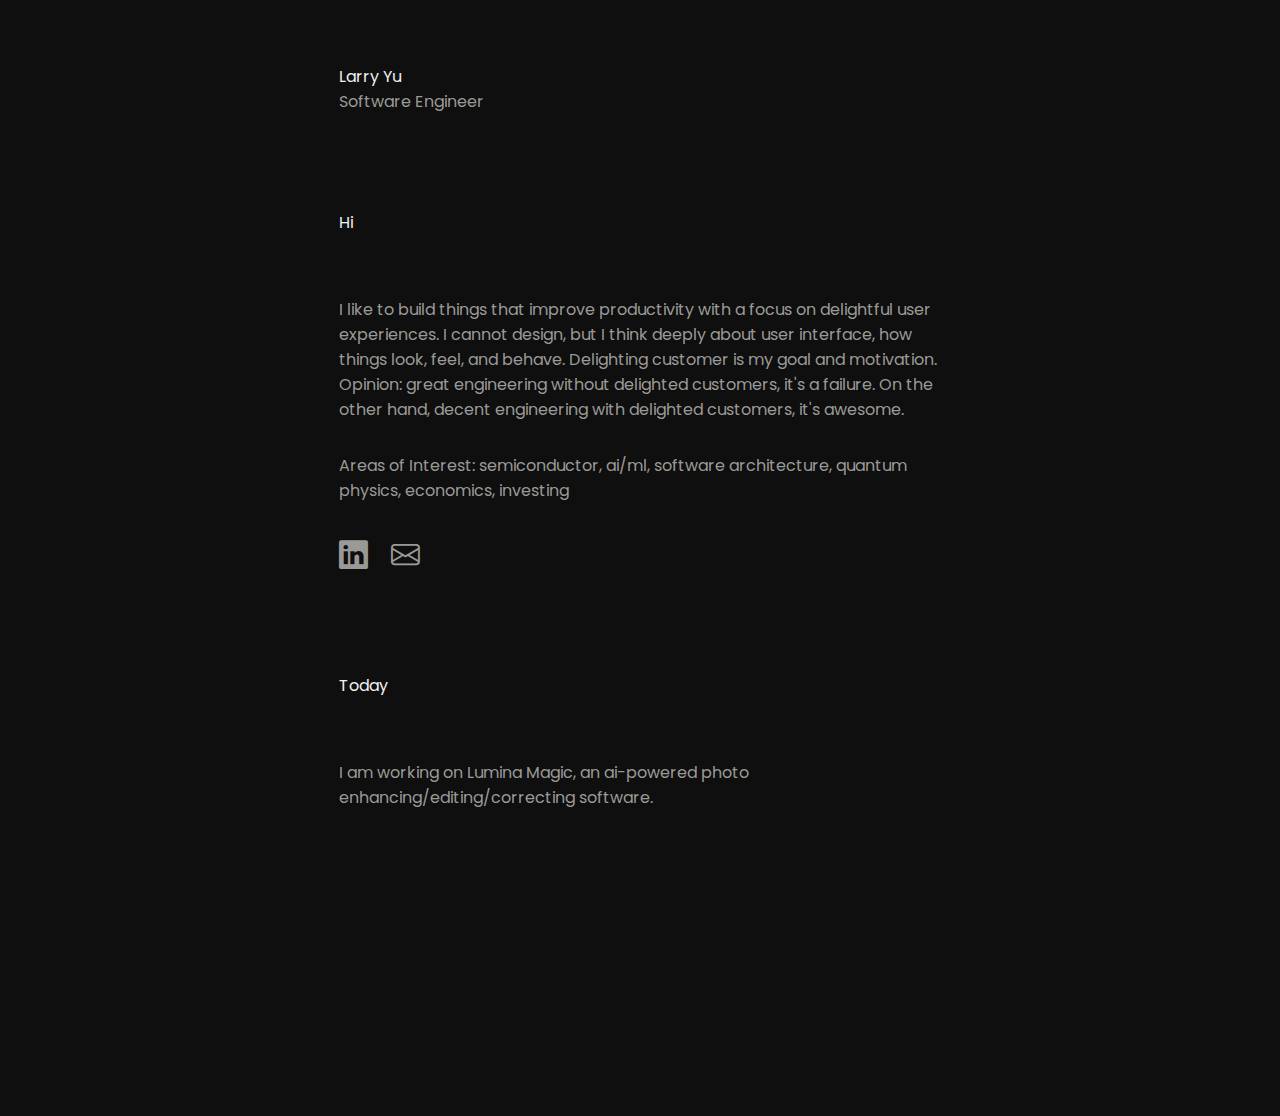
==== index.html @ cf49844a "add animation" ====
<!DOCTYPE html>
<html lang="en">
<head>
  <meta charset="utf-8">
  <title>Larry Yu</title>
  <meta name="description" content="">
  <meta name="author" content="">
  <meta name="viewport" content="width=device-width, initial-scale=1">

  <link rel="stylesheet" href="https://cdn.jsdelivr.net/npm/bootstrap-icons@1.11.3/font/bootstrap-icons.min.css">
  <link rel="icon" type="image/png" href="images/favicon.png">

  <link rel="stylesheet" href="css/index.css">
  <link rel="stylesheet" href="css/class.css">
  <link rel="stylesheet" href="css/animation.css">


  <script defer src="./js/summary.js"></script>
  <script defer src="./js/projects.js"></script>
  <script defer src="./js/blogs.js"></script>
  <script defer src="./js/animation.js"></script>

</head>
<body>
  <section class="container hidden" id="headline">
    <p class="no-space" style="color: rgb(240, 240, 240);">Larry Yu</p>
    <p class="no-space content">Software Engineer</p>
  </section>


  <section class="container hidden" id="summary">
    <p class="no-space title hidden">Hi</p>
    <p class="no-space content hidden" style="margin-bottom: 5%">I like to build things that improve productivity with a focus on delightful user experiences. I cannot design, but I think deeply about user interface, how things look, feel, and behave. Delighting customer is my goal and motivation. Opinion: great engineering without delighted customers, it's a failure. On the other hand, decent engineering with delighted customers, it's awesome.</p>
    <p class="no-space content hidden" style="margin-bottom: 5%">Areas of Interest: semiconductor, ai/ml, software architecture, quantum physics, economics, investing</p>
    <a class="hidden" href="https://www.linkedin.com/in/larryjunhongyu/" target="_blank" rel="noopener noreferrer"><i class="bi bi-linkedin"></i></a>
    <a class="hidden" href="mailto:larryyu0116@gmail.com" target="_blank" rel="noopener noreferrer"><i class="bi bi-envelope"></i></a>
  </section>

  <section class="container hidden" id="today">
    <p class="no-space title hidden">Today</p>
    <p class="no-space content hidden">I am working on Lumina Magic, an ai-powered photo enhancing/editing/correcting software.</p>
  </section>
  
  <p class="container title hidden">Projects</p>
  <section class=" hidden" id="projects">
  </section>


  <p class="container no-space title hidden">Blogs</p>
  <section class="container hidden" id="blogs">
  </section>

      
</body>
</html>
---- css/index.css ----
@import url('https://fonts.googleapis.com/css2?family=Poppins:ital,wght@0,100;0,200;0,300;0,400;0,500;0,600;0,700;0,800;0,900;1,100;1,200;1,300;1,400;1,500;1,600;1,700;1,800;1,900&family=Roboto+Slab:wght@100..900&display=swap');

html {
    font-family: "Poppins", sans-serif;
    font-weight: 400;
    font-style: normal;

    -ms-text-size-adjust: 100%;
    -webkit-text-size-adjust: 100%;
    --background-color: rgb(16, 15, 15);
}


body {
    margin-left: 25%;
    margin-right: 25%;
    background-color: var(--background-color);
}

i {
    font-size: 180%;
    margin-right: 3%;
    color: rgba(192, 193, 190, 0.797);
}
---- css/class.css ----
.no-space {
    margin-top: 0;
    margin-bottom: 0;
}

.container {
    margin-top: 10%;
    margin-bottom: 15%;
    padding-left: 3%;
}

.title {
    margin-bottom: 10%;
    color: rgb(240, 240, 240);
}

.sub-title {
    margin-bottom: 3%;
    color: rgb(240, 240, 240);
}

.content {
    color: rgba(192, 193, 190, 0.797);
}

.div-link {
    padding: 1px 0 1px 3%;
}

.div-link:hover {
    cursor: pointer;
    border-radius: 25px;
    background-color: rgb(54, 51, 51);
}
---- css/animation.css ----
.hidden {
    opacity: 0;
    transform: translateX(-50%);
    transition: all 1s;
}

.show {
    opacity: 1;
    transform: translateX(0);
}

@media(prefers-reduced-motion) {
    .hidden {
        transition: none;
    }
}
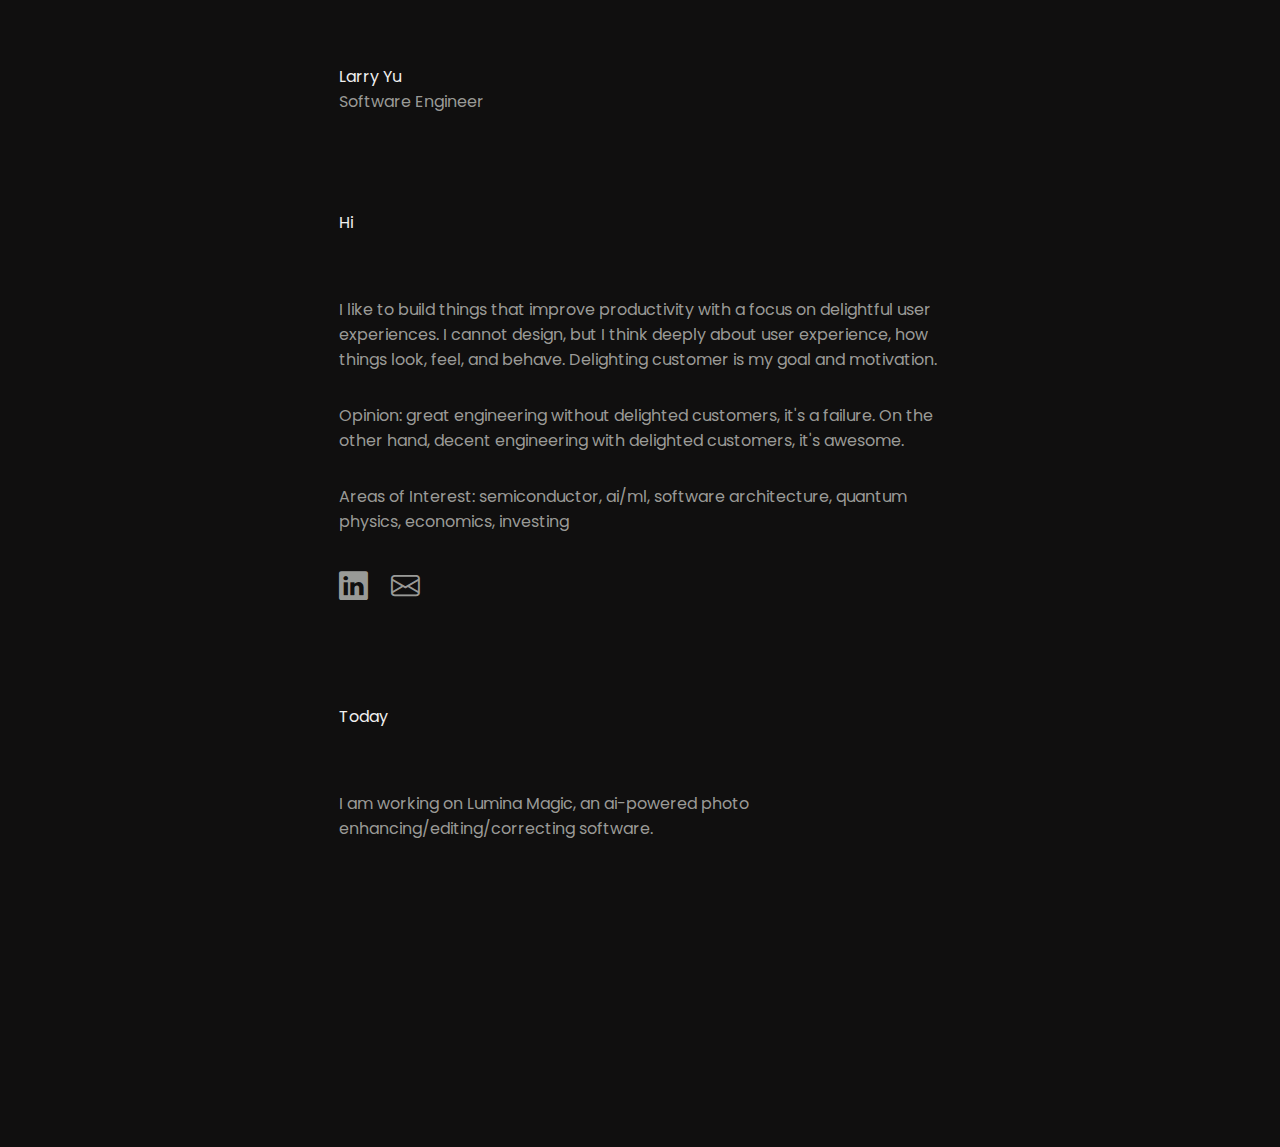
==== commit a967f2f0: "Update index.html" ====
--- a/index.html
+++ b/index.html
@@ -30,7 +30,8 @@
 
   <section class="container hidden" id="summary">
     <p class="no-space title hidden">Hi</p>
-    <p class="no-space content hidden" style="margin-bottom: 5%">I like to build things that improve productivity with a focus on delightful user experiences. I cannot design, but I think deeply about user interface, how things look, feel, and behave. Delighting customer is my goal and motivation. Opinion: great engineering without delighted customers, it's a failure. On the other hand, decent engineering with delighted customers, it's awesome.</p>
+    <p class="no-space content hidden" style="margin-bottom: 5%">I like to build things that improve productivity with a focus on delightful user experiences. I cannot design, but I think deeply about user experience, how things look, feel, and behave. Delighting customer is my goal and motivation.</p>
+    <p class="no-space content hidden" style="margin-bottom: 5%">Opinion: great engineering without delighted customers, it's a failure. On the other hand, decent engineering with delighted customers, it's awesome.</p>
     <p class="no-space content hidden" style="margin-bottom: 5%">Areas of Interest: semiconductor, ai/ml, software architecture, quantum physics, economics, investing</p>
     <a class="hidden" href="https://www.linkedin.com/in/larryjunhongyu/" target="_blank" rel="noopener noreferrer"><i class="bi bi-linkedin"></i></a>
     <a class="hidden" href="mailto:larryyu0116@gmail.com" target="_blank" rel="noopener noreferrer"><i class="bi bi-envelope"></i></a>
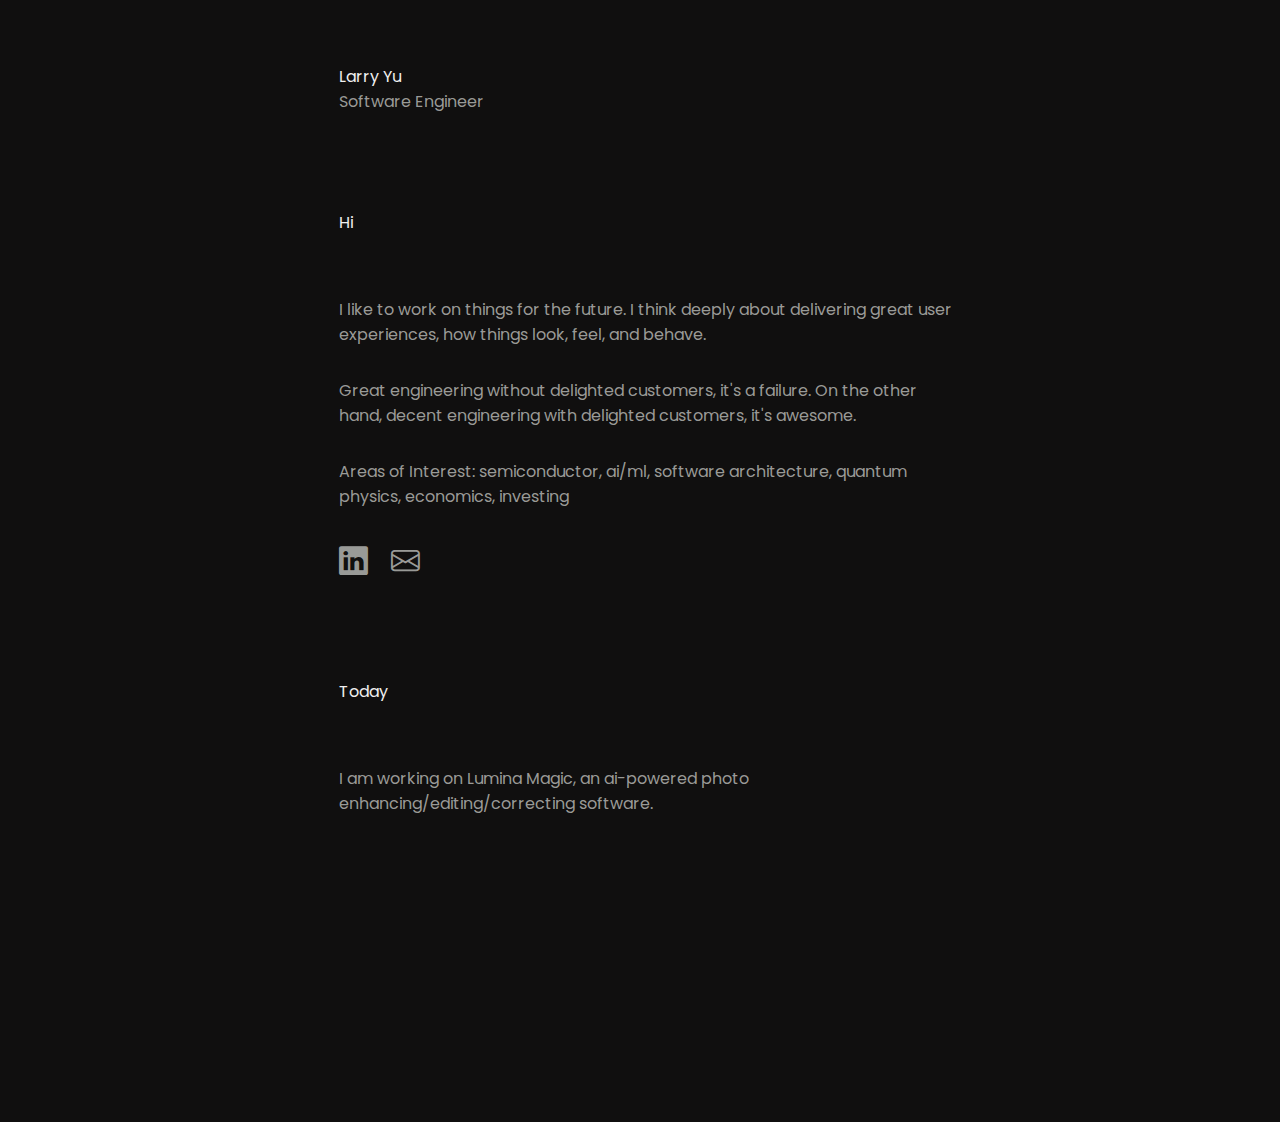
==== commit 62f9e4c8: "update about" ====
--- a/index.html
+++ b/index.html
@@ -30,8 +30,8 @@
 
   <section class="container hidden" id="summary">
     <p class="no-space title hidden">Hi</p>
-    <p class="no-space content hidden" style="margin-bottom: 5%">I like to build things that improve productivity with a focus on delightful user experiences. I cannot design, but I think deeply about user experience, how things look, feel, and behave. Delighting customer is my goal and motivation.</p>
-    <p class="no-space content hidden" style="margin-bottom: 5%">Opinion: great engineering without delighted customers, it's a failure. On the other hand, decent engineering with delighted customers, it's awesome.</p>
+    <p class="no-space content hidden" style="margin-bottom: 5%">I like to work on things for the future. I think deeply about delivering great user experiences, how things look, feel, and behave.</p>
+    <p class="no-space content hidden" style="margin-bottom: 5%">Great engineering without delighted customers, it's a failure. On the other hand, decent engineering with delighted customers, it's awesome.</p>
     <p class="no-space content hidden" style="margin-bottom: 5%">Areas of Interest: semiconductor, ai/ml, software architecture, quantum physics, economics, investing</p>
     <a class="hidden" href="https://www.linkedin.com/in/larryjunhongyu/" target="_blank" rel="noopener noreferrer"><i class="bi bi-linkedin"></i></a>
     <a class="hidden" href="mailto:larryyu0116@gmail.com" target="_blank" rel="noopener noreferrer"><i class="bi bi-envelope"></i></a>
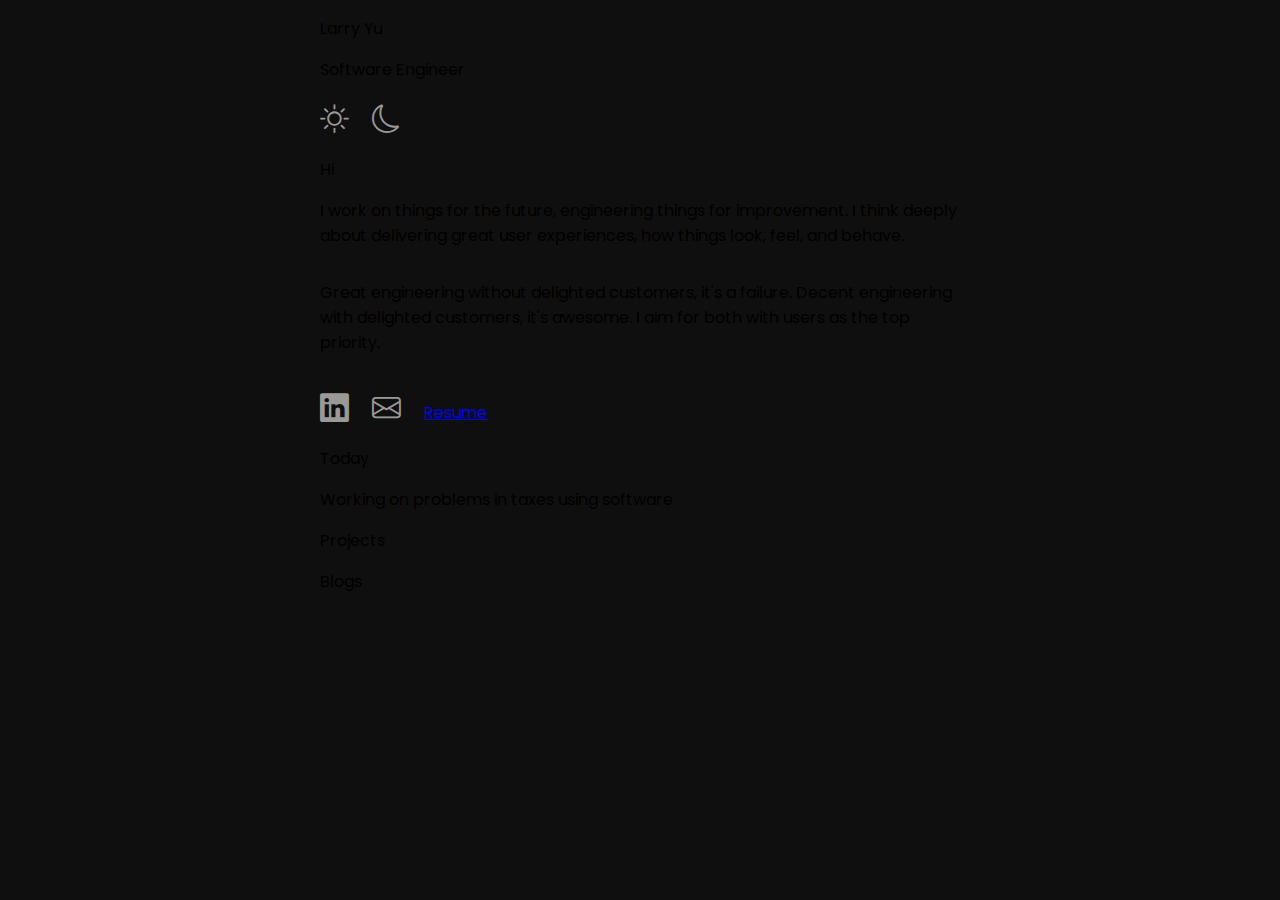
==== commit b65cbcba: "" ====
--- a/index.html
+++ b/index.html
@@ -8,49 +8,71 @@
   <meta name="viewport" content="width=device-width, initial-scale=1">
 
   <link rel="stylesheet" href="https://cdn.jsdelivr.net/npm/bootstrap-icons@1.11.3/font/bootstrap-icons.min.css">
-  <link rel="icon" type="image/png" href="images/favicon.png">
+  <!-- <link rel="icon" type="image/png" href="images/favicon.png"> -->
 
   <link rel="stylesheet" href="css/index.css">
-  <link rel="stylesheet" href="css/class.css">
   <link rel="stylesheet" href="css/animation.css">
 
 
-  <script defer src="./js/summary.js"></script>
   <script defer src="./js/projects.js"></script>
   <script defer src="./js/blogs.js"></script>
   <script defer src="./js/animation.js"></script>
+  <script defer src="./js/darkMode.js"></script>
+
 
 </head>
 <body>
-  <section class="container hidden" id="headline">
-    <p class="no-space" style="color: rgb(240, 240, 240);">Larry Yu</p>
-    <p class="no-space content">Software Engineer</p>
+
+  <noscript>
+    <div style="border: 1px solid purple; padding: 10px; margin-top: 20%;">
+      <span style="color:red">JavaScript is disabled!</span>
+    </div>  
+  </noscript>
+
+  
+  <section class="container animation" id="headline">
+      <div class="flex-row">
+        <div class="">
+          <p class="header no-space">Larry Yu</p>
+          <p class="content no-space">Software Engineer</p>
+        </div>
+
+        <i class="button bi bi-brightness-high box-end" id="light-mode-button"></i>
+        <i class="button bi bi-moon theme-icon" id="dark-mode-button"></i>
+        
+      </div>
+
   </section>
 
 
-  <section class="container hidden" id="summary">
-    <p class="no-space title hidden">Hi</p>
-    <p class="no-space content hidden" style="margin-bottom: 5%">I like to work on things for the future. I think deeply about delivering great user experiences, how things look, feel, and behave.</p>
-    <p class="no-space content hidden" style="margin-bottom: 5%">Great engineering without delighted customers, it's a failure. On the other hand, decent engineering with delighted customers, it's awesome.</p>
-    <p class="no-space content hidden" style="margin-bottom: 5%">Areas of Interest: semiconductor, ai/ml, software architecture, quantum physics, economics, investing</p>
-    <a class="hidden" href="https://www.linkedin.com/in/larryjunhongyu/" target="_blank" rel="noopener noreferrer"><i class="bi bi-linkedin"></i></a>
-    <a class="hidden" href="mailto:larryyu0116@gmail.com" target="_blank" rel="noopener noreferrer"><i class="bi bi-envelope"></i></a>
-  </section>
+  <section class="container animation" id="summary">
+    <p class="title no-space">Hi</p>
 
-  <section class="container hidden" id="today">
-    <p class="no-space title hidden">Today</p>
-    <p class="no-space content hidden">I am working on Lumina Magic, an ai-powered photo enhancing/editing/correcting software.</p>
-  </section>
-  
-  <p class="container title hidden">Projects</p>
-  <section class=" hidden" id="projects">
+    <p class="content no-space" style="margin-bottom: 5%">I work on things for the future, engineering things for improvement. I think deeply about delivering great user experiences, how things look, feel, and behave.</p>
+
+    <p class="content no-space" style="margin-bottom: 5%">Great engineering without delighted customers, it's a failure. Decent engineering with delighted customers, it's awesome. I aim for both with users as the top priority.</p>
+
+    <a class="" href="https://www.linkedin.com/in/larryjunhongyu/" target="_blank" rel="noopener noreferrer"><i class="bi bi-linkedin"></i></a>
+    <a class="" href="mailto:larryyu0116@gmail.com" target="_blank" rel="noopener noreferrer"><i class="bi bi-envelope"></i></a>
+    <a class="content" href="./assets/Resume.pdf" target="_blank" rel="noopener noreferrer">Resume</a>
   </section>
 
 
-  <p class="container no-space title hidden">Blogs</p>
-  <section class="container hidden" id="blogs">
+  <section class="container animation" id="today">
+    <p class="title no-space">Today</p>
+    <p class="content no-space">Working on problems in taxes using software</p>
   </section>
 
-      
+  
+  <p class="title container no-space animation">Projects</p>
+  <section class="animation" id="projects">
+  </section>
+
+
+  <p class="title container no-space animation">Blogs</p>
+  <section class="container animation" id="blogs">
+  </section>
+
+
 </body>
 </html>
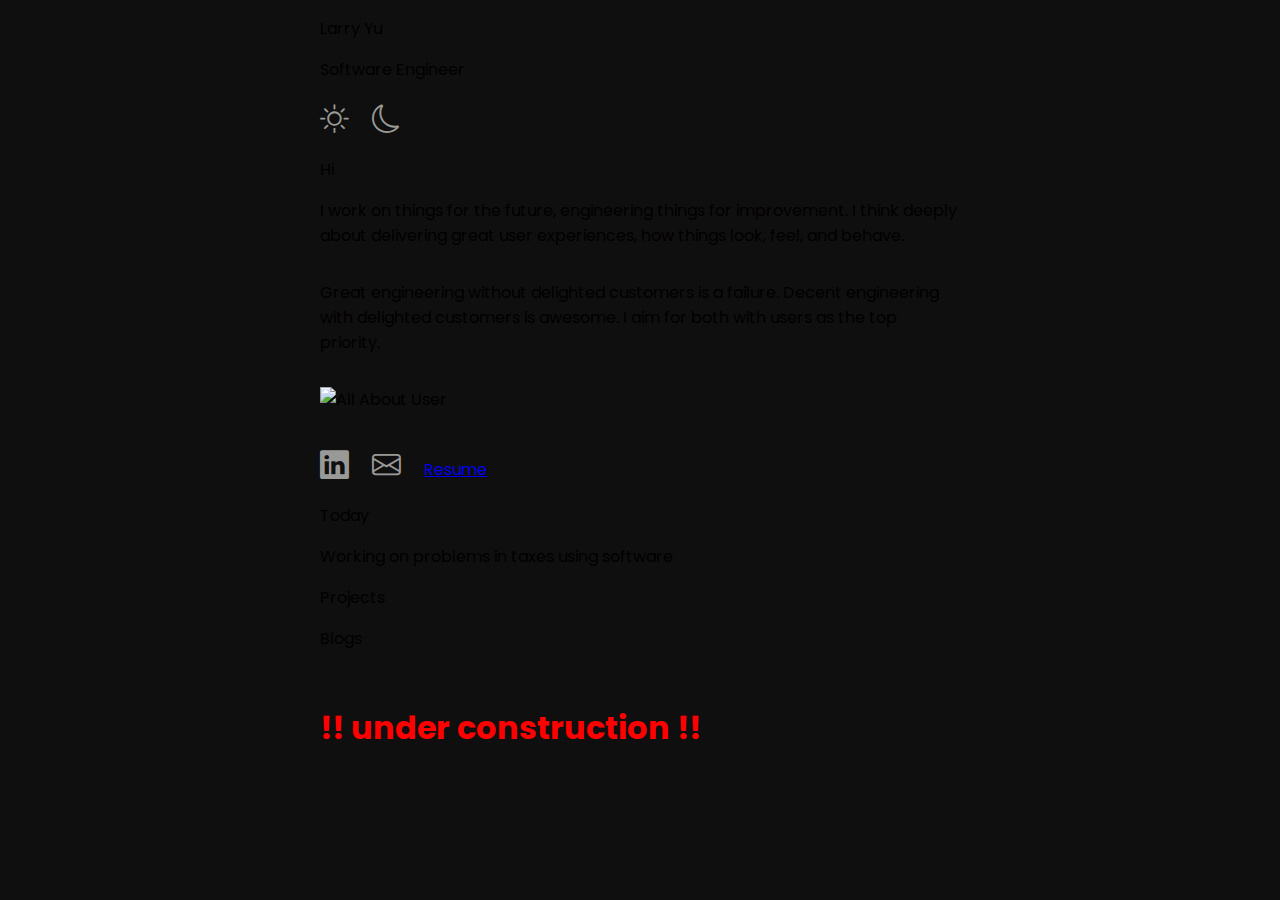
==== commit 4e4ed793: "remove blogs, blogs will be a new page" ====
--- a/index.html
+++ b/index.html
@@ -2,7 +2,7 @@
 <html lang="en">
 <head>
   <meta charset="utf-8">
-  <title>Larry Yu</title>
+  <title>larryydev</title>
   <meta name="description" content="">
   <meta name="author" content="">
   <meta name="viewport" content="width=device-width, initial-scale=1">
@@ -15,7 +15,6 @@
 
 
   <script defer src="./js/projects.js"></script>
-  <script defer src="./js/blogs.js"></script>
   <script defer src="./js/animation.js"></script>
   <script defer src="./js/darkMode.js"></script>
 
@@ -26,7 +25,7 @@
   <noscript>
     <div style="border: 1px solid purple; padding: 10px; margin-top: 20%;">
       <span style="color:red">JavaScript is disabled!</span>
-    </div>  
+    </div> 
   </noscript>
 
   
@@ -50,7 +49,9 @@
 
     <p class="content no-space" style="margin-bottom: 5%">I work on things for the future, engineering things for improvement. I think deeply about delivering great user experiences, how things look, feel, and behave.</p>
 
-    <p class="content no-space" style="margin-bottom: 5%">Great engineering without delighted customers, it's a failure. Decent engineering with delighted customers, it's awesome. I aim for both with users as the top priority.</p>
+    <p class="content no-space" style="margin-bottom: 5%">Great engineering without delighted customers is a failure. Decent engineering with delighted customers is awesome. I aim for both with users as the top priority.</p>
+
+    <img src="./assets/AllAboutUser.gif" alt="All About User" style="margin-bottom: 5%;"> <br>
 
     <a class="" href="https://www.linkedin.com/in/larryjunhongyu/" target="_blank" rel="noopener noreferrer"><i class="bi bi-linkedin"></i></a>
     <a class="" href="mailto:larryyu0116@gmail.com" target="_blank" rel="noopener noreferrer"><i class="bi bi-envelope"></i></a>
@@ -70,6 +71,8 @@
 
 
   <p class="title container no-space animation">Blogs</p>
+  <h5 style="color:red; font-weight: bold; font-size: 2em;">!! under construction !!</h5>
+
   <section class="container animation" id="blogs">
   </section>
 
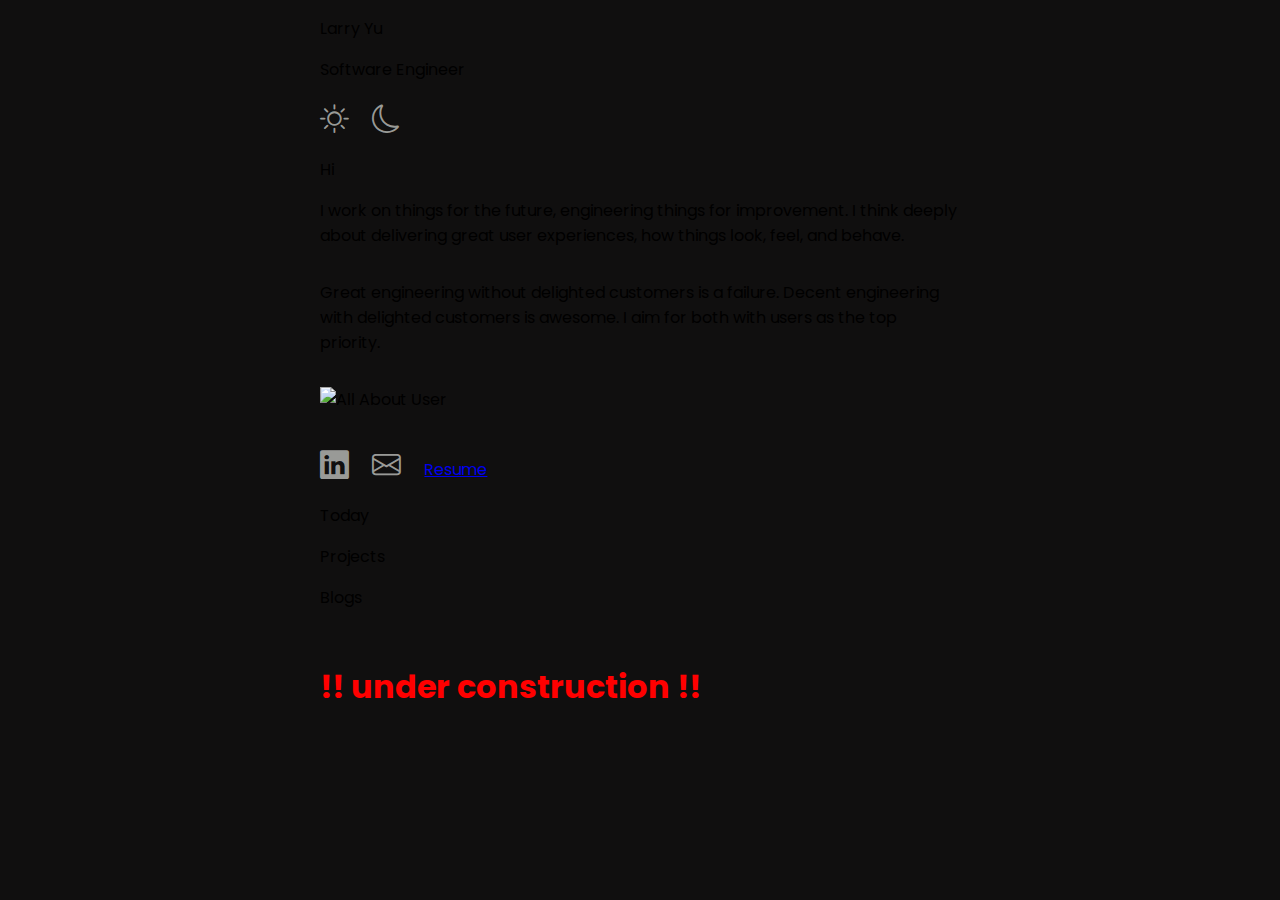
==== commit 9a7e7a10: "update" ====
--- a/index.html
+++ b/index.html
@@ -61,7 +61,7 @@
 
   <section class="container animation" id="today">
     <p class="title no-space">Today</p>
-    <p class="content no-space">Working on problems in taxes using software</p>
+    <p class="content no-space"></p>
   </section>
 
   
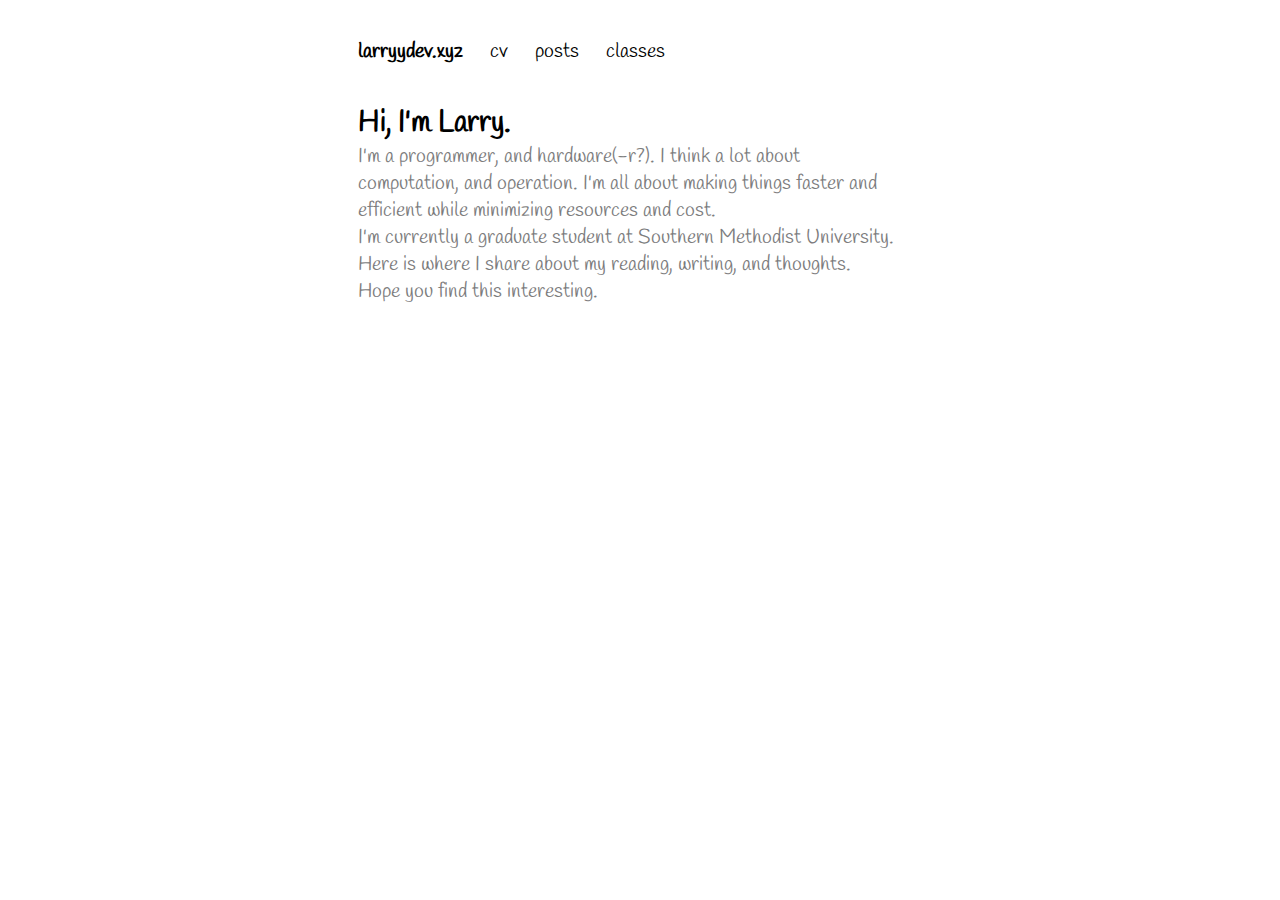
==== commit 58ca3612: "v2" ====
--- a/index.html
+++ b/index.html
@@ -1,81 +1,30 @@
-<!DOCTYPE html>
+<!doctype html>
 <html lang="en">
-<head>
-  <meta charset="utf-8">
-  <title>larryydev</title>
-  <meta name="description" content="">
-  <meta name="author" content="">
-  <meta name="viewport" content="width=device-width, initial-scale=1">
+    <head>
+        <meta charset="UTF-8" />
+        <meta name="viewport" content="width=device-width, initial-scale=1.0" />
 
-  <link rel="stylesheet" href="https://cdn.jsdelivr.net/npm/bootstrap-icons@1.11.3/font/bootstrap-icons.min.css">
-  <!-- <link rel="icon" type="image/png" href="images/favicon.png"> -->
+        <link rel="stylesheet" href="./styles/base.css" />
+        <link rel="stylesheet" href="./styles/index.css" />
 
-  <link rel="stylesheet" href="css/index.css">
-  <link rel="stylesheet" href="css/animation.css">
-
-
-  <script defer src="./js/projects.js"></script>
-  <script defer src="./js/animation.js"></script>
-  <script defer src="./js/darkMode.js"></script>
-
-
-</head>
-<body>
-
-  <noscript>
-    <div style="border: 1px solid purple; padding: 10px; margin-top: 20%;">
-      <span style="color:red">JavaScript is disabled!</span>
-    </div> 
-  </noscript>
-
-  
-  <section class="container animation" id="headline">
-      <div class="flex-row">
-        <div class="">
-          <p class="header no-space">Larry Yu</p>
-          <p class="content no-space">Software Engineer</p>
+        <title>LarryyDev | Programmer. Hardware-r?.</title>
+    </head>
+    <body>
+        <div id="nav">
+            <a href="./index.html" style="font-weight: bold;">larryydev.xyz</a>
+            <a href="./cv.html">cv</a>
+            <a href="">posts</a>
+            <a href="">classes</a>
         </div>
 
-        <i class="button bi bi-brightness-high box-end" id="light-mode-button"></i>
-        <i class="button bi bi-moon theme-icon" id="dark-mode-button"></i>
-        
-      </div>
-
-  </section>
-
-
-  <section class="container animation" id="summary">
-    <p class="title no-space">Hi</p>
-
-    <p class="content no-space" style="margin-bottom: 5%">I work on things for the future, engineering things for improvement. I think deeply about delivering great user experiences, how things look, feel, and behave.</p>
-
-    <p class="content no-space" style="margin-bottom: 5%">Great engineering without delighted customers is a failure. Decent engineering with delighted customers is awesome. I aim for both with users as the top priority.</p>
-
-    <img src="./assets/AllAboutUser.gif" alt="All About User" style="margin-bottom: 5%;"> <br>
-
-    <a class="" href="https://www.linkedin.com/in/larryjunhongyu/" target="_blank" rel="noopener noreferrer"><i class="bi bi-linkedin"></i></a>
-    <a class="" href="mailto:larryyu0116@gmail.com" target="_blank" rel="noopener noreferrer"><i class="bi bi-envelope"></i></a>
-    <a class="content" href="./assets/Resume.pdf" target="_blank" rel="noopener noreferrer">Resume</a>
-  </section>
-
-
-  <section class="container animation" id="today">
-    <p class="title no-space">Today</p>
-    <p class="content no-space"></p>
-  </section>
-
-  
-  <p class="title container no-space animation">Projects</p>
-  <section class="animation" id="projects">
-  </section>
-
-
-  <p class="title container no-space animation">Blogs</p>
-  <h5 style="color:red; font-weight: bold; font-size: 2em;">!! under construction !!</h5>
-
-  <section class="container animation" id="blogs">
-  </section>
-
-
-</body>
+        <div id="intro">
+            <h1>Hi, I'm Larry.</h1>
+            <p>
+                I'm a programmer, and hardware&#40;-r?&#41;. I think a lot about computation, and operation. I'm all
+                about making things faster and efficient while minimizing resources and cost.
+            </p>
+            <p>I'm currently a graduate student at Southern Methodist University.</p>
+            <p>Here is where I share about my reading, writing, and thoughts. Hope you find this interesting.</p>
+        </div>
+    </body>
 </html>
--- a/styles/base.css
+++ b/styles/base.css
@@ -0,0 +1,27 @@
+@import url("https://fonts.googleapis.com/css2?family=Handlee&display=swap");
+
+* {
+    margin: 0;
+}
+
+html {
+    margin-top: 3%;
+    margin-bottom: 5%;
+    margin-left: 28%;
+    margin-right: 30%;
+    font-family: "Handlee", cursive;
+    font-weight: 400;
+    font-style: normal;
+}
+
+#nav {
+    display: flex;
+    justify-content: flex-start;
+    gap: 5%;
+}
+
+#nav a {
+    text-decoration: none;
+    font-size: 20px;
+    color: black;
+}
--- a/styles/index.css
+++ b/styles/index.css
@@ -0,0 +1,13 @@
+#intro {
+    margin-top: 7%;
+}
+
+#intro h1 {
+    font-size: 30px;
+}
+
+#intro p {
+    font-size: 20px;
+    font-style: none;
+    color: rgb(124, 124, 125);
+}
